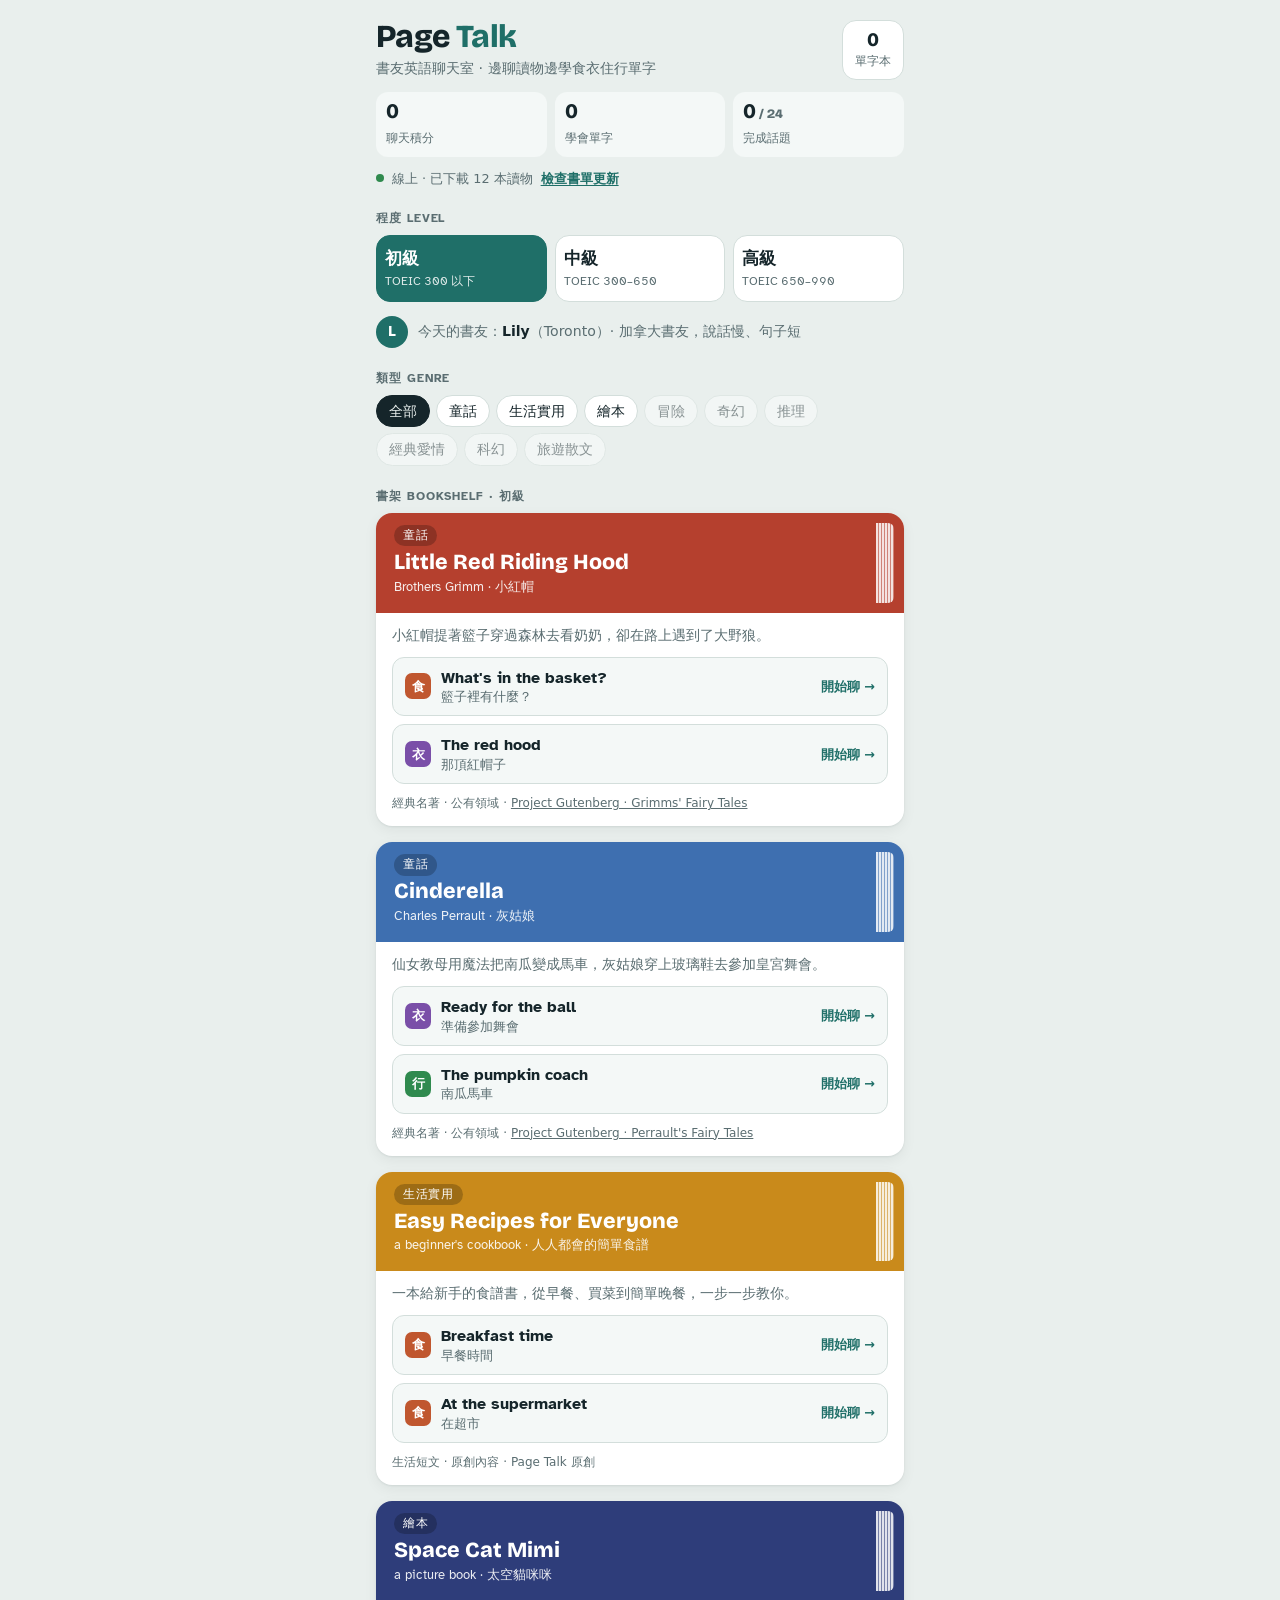
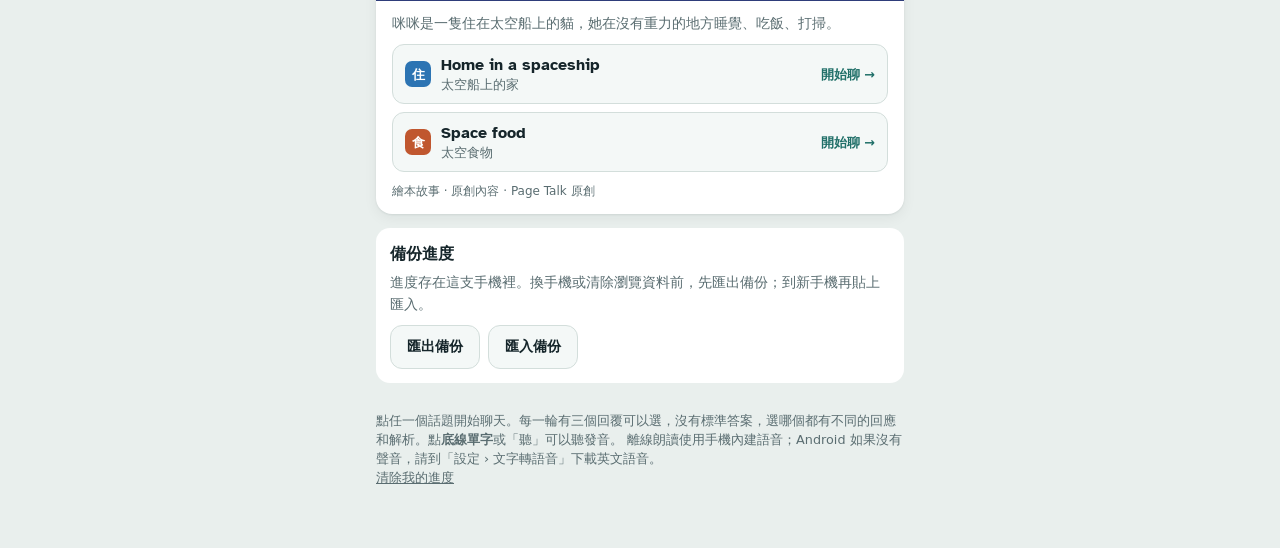
==== index.html @ 7006dfc8 "Page Talk: offline-capable PWA for chat-style English reading practice - Installable PWA with servic" ====
<!doctype html>
<html lang="zh-Hant">
<head>
<meta charset="utf-8">
<meta name="viewport" content="width=device-width, initial-scale=1, viewport-fit=cover">
<title>Page Talk 書友聊天室</title>
<meta name="description" content="可離線遊玩的英語學習聊天室：跟外國書友聊讀物，三選一回覆附中文解析，學食衣住行單字。">
<meta name="theme-color" content="#1F6F68">
<link rel="manifest" href="manifest.webmanifest">
<link rel="icon" href="icons/icon.svg" type="image/svg+xml">
<link rel="apple-touch-icon" href="icons/apple-touch-icon.png">
<meta name="apple-mobile-web-app-capable" content="yes">
<meta name="mobile-web-app-capable" content="yes">
<meta name="apple-mobile-web-app-title" content="Page Talk">
<meta name="apple-mobile-web-app-status-bar-style" content="default">
<link rel="preload" href="fonts/atkinson-400.woff2" as="font" type="font/woff2" crossorigin>
<link rel="stylesheet" href="style.css">
</head>
<body>
<div id="home" class="wrap"></div>
<div id="words" class="wrap" hidden></div>
<div id="chat" class="chat" hidden>
  <div class="chat-inner">
    <div class="bar">
      <button class="icon-btn" id="back" aria-label="回書架"><svg viewBox="0 0 24 24" fill="none" stroke="currentColor" stroke-width="2.2" stroke-linecap="round" stroke-linejoin="round"><path d="M15 18l-6-6 6-6"/></svg></button>
      <div class="avatar" id="cAvatar">L</div>
      <div class="who"><b id="cTitle"></b><small id="cSub"></small></div>
      <button class="tog" id="zhTog" aria-pressed="true">中文</button>
      <button class="tog" id="voTog" aria-pressed="true">朗讀</button>
    </div>
    <div class="progress" id="prog"></div>
    <div class="msgs" id="msgs" aria-live="polite"></div>
    <div class="opts" id="opts"></div>
  </div>
</div>
<div class="toast" id="toast" role="status"></div>
<script src="app.js"></script>
</body>
</html>
---- style.css ----
@font-face{font-family:"Atkinson Hyperlegible";font-weight:400;font-display:swap;src:url(fonts/atkinson-400.woff2) format("woff2")}
@font-face{font-family:"Atkinson Hyperlegible";font-weight:700;font-display:swap;src:url(fonts/atkinson-700.woff2) format("woff2")}
@font-face{font-family:"Bricolage Grotesque";font-weight:600 800;font-display:swap;src:url(fonts/bricolage-800.woff2) format("woff2")}
*{box-sizing:border-box}
:root{padding-top:env(safe-area-inset-top,0px);padding-bottom:env(safe-area-inset-bottom,0px)}
body{margin:0}
[hidden]{display:none!important}
img{max-width:100%}
:root{
  --bg:#E9EFED; --surface:#FFFFFF; --surface-2:#F4F8F7; --ink:#15252A; --muted:#5A6D71; --line:#D3DEDB;
  --accent:#1F6F68; --accent-ink:#FFFFFF; --accent-soft:#D4E8E3; --mark:#F3C94F; --mark-soft:#FBEBB8;
  --food:#C0572F; --wear:#7A4FA8; --home:#2C74B3; --move:#2F8A4E; --other:#6E7780;
  --shadow:0 1px 2px rgba(21,37,42,.08),0 4px 14px rgba(21,37,42,.06);
  --f-display:"Bricolage Grotesque","Atkinson Hyperlegible","PingFang TC","Noto Sans TC",system-ui,sans-serif;
  --f-body:"Atkinson Hyperlegible","PingFang TC","Noto Sans TC","Noto Sans CJK TC","Microsoft JhengHei",system-ui,-apple-system,sans-serif;
  --f-zh:"PingFang TC","Noto Sans TC","Noto Sans CJK TC","Microsoft JhengHei",system-ui,sans-serif;
}
@media (prefers-color-scheme: dark){
  :root:not([data-theme="light"]){
    color-scheme:dark;
    --bg:#0D1618; --surface:#162226; --surface-2:#1B292D; --ink:#E3EDEB; --muted:#93A6A9; --line:#27383C;
    --accent:#5CC2B4; --accent-ink:#082220; --accent-soft:#1B3A37; --mark:#E2B540; --mark-soft:#3A3219;
    --food:#E88A62; --wear:#B690E0; --home:#6FA9E0; --move:#6CC28A; --other:#9AA3AB;
    --shadow:0 1px 2px rgba(0,0,0,.4);
  }
}
:root[data-theme="dark"]{
  color-scheme:dark;
  --bg:#0D1618; --surface:#162226; --surface-2:#1B292D; --ink:#E3EDEB; --muted:#93A6A9; --line:#27383C;
  --accent:#5CC2B4; --accent-ink:#082220; --accent-soft:#1B3A37; --mark:#E2B540; --mark-soft:#3A3219;
  --food:#E88A62; --wear:#B690E0; --home:#6FA9E0; --move:#6CC28A; --other:#9AA3AB;
  --shadow:0 1px 2px rgba(0,0,0,.4);
}
html,body{height:100%}
body{background:var(--bg);color:var(--ink);font-family:var(--f-body);font-size:16px;line-height:1.5;-webkit-tap-highlight-color:transparent}
button{font:inherit;color:inherit;background:none;border:0;padding:0;cursor:pointer}
button:focus-visible,summary:focus-visible{outline:3px solid var(--accent);outline-offset:2px;border-radius:8px}
.zh{font-family:var(--f-zh)}
.wrap{max-width:560px;margin:0 auto;padding-inline:16px;padding-block:20px 48px}

/* ---------- Home ---------- */
.top{display:flex;align-items:flex-end;justify-content:space-between;gap:12px}
.brand h1{font-family:var(--f-display);font-weight:800;font-size:2rem;line-height:1;letter-spacing:-.02em;margin:0;text-wrap:balance}
.brand h1 span{color:var(--accent)}
.brand p{margin:.35rem 0 0;color:var(--muted);font-size:.9rem}
.wb-btn{flex:none;display:flex;flex-direction:column;align-items:center;gap:2px;border:1.5px solid var(--line);background:var(--surface);border-radius:14px;padding:8px 12px;font-size:.78rem;color:var(--muted)}
.wb-btn b{font-family:var(--f-display);font-size:1.2rem;color:var(--ink);font-variant-numeric:tabular-nums;line-height:1.1}
.label{font-size:.72rem;letter-spacing:.08em;text-transform:uppercase;color:var(--muted);font-weight:700;margin:22px 0 8px}
.levels{display:grid;grid-template-columns:repeat(3,1fr);gap:8px}
.lv{border:1.5px solid var(--line);background:var(--surface);border-radius:14px;padding:10px 8px;text-align:left;display:flex;flex-direction:column;gap:2px}
.lv b{font-size:1.05rem;font-family:var(--f-zh)}
.lv small{color:var(--muted);font-size:.72rem;font-variant-numeric:tabular-nums}
.lv[aria-pressed="true"]{background:var(--accent);border-color:var(--accent);color:var(--accent-ink)}
.lv[aria-pressed="true"] small{color:inherit;opacity:.85}
.stats{display:grid;grid-template-columns:repeat(3,1fr);gap:8px;margin-top:12px}
.stat{background:var(--surface-2);border-radius:12px;padding:8px 10px}
.stat b{display:block;font-family:var(--f-display);font-size:1.3rem;font-variant-numeric:tabular-nums;line-height:1.2}
.stat span{font-size:.75rem;color:var(--muted)}
.chips{display:flex;flex-wrap:wrap;gap:6px}
.chip{border:1.5px solid var(--line);border-radius:999px;padding:5px 12px;font-size:.85rem;background:var(--surface);font-family:var(--f-zh)}
.chip[aria-pressed="true"]{border-color:var(--ink);background:var(--ink);color:var(--bg)}
.partner-line{display:flex;align-items:center;gap:10px;margin-top:14px;font-size:.88rem;color:var(--muted)}
.books{display:flex;flex-direction:column;gap:16px;margin-top:6px}
.book{background:var(--surface);border-radius:16px;overflow:hidden;box-shadow:var(--shadow)}
.cover{position:relative;background:var(--c);color:#fff;padding:16px 44px 16px 18px;min-height:96px;display:flex;flex-direction:column;justify-content:flex-end}
.cover::after{content:"";position:absolute;top:10px;bottom:10px;right:10px;width:18px;border-radius:0 6px 6px 0;background:repeating-linear-gradient(90deg,rgba(255,255,255,.85) 0 2px,rgba(255,255,255,.35) 2px 3px)}
.cover .genre{position:absolute;top:12px;left:18px;font-size:.72rem;letter-spacing:.06em;background:rgba(0,0,0,.22);border-radius:999px;padding:2px 9px;font-family:var(--f-zh)}
.cover h3{font-family:var(--f-display);font-weight:800;font-size:1.35rem;line-height:1.1;margin:22px 0 2px;text-wrap:balance}
.cover p{margin:0;font-size:.8rem;opacity:.9}
.binfo{padding:12px 16px 14px}
.binfo .desc{margin:0 0 10px;color:var(--muted);font-size:.9rem;font-family:var(--f-zh)}
.topics{list-style:none;margin:0;padding:0;display:flex;flex-direction:column;gap:8px}
.topic{width:100%;display:flex;align-items:center;gap:10px;text-align:left;border:1.5px solid var(--line);border-radius:12px;padding:10px 12px;background:var(--surface-2)}
.topic:hover{border-color:var(--accent)}
.topic .tt{flex:1;min-width:0;font-weight:700;line-height:1.3}
.topic .tt small{display:block;font-weight:400;color:var(--muted);font-family:var(--f-zh);font-size:.82rem}
.topic .go{flex:none;font-size:.8rem;color:var(--accent);font-weight:700;font-family:var(--f-zh)}
.topic .go.done{color:var(--move)}
.cat{flex:none;display:inline-grid;place-items:center;width:26px;height:26px;border-radius:7px;font-size:.8rem;font-weight:700;font-family:var(--f-zh);color:#fff;background:var(--other)}
.cat[data-c="食"]{background:var(--food)} .cat[data-c="衣"]{background:var(--wear)} .cat[data-c="住"]{background:var(--home)} .cat[data-c="行"]{background:var(--move)}
.foot{margin-top:28px;color:var(--muted);font-size:.8rem;font-family:var(--f-zh)}
.reset{color:var(--muted);text-decoration:underline;font-size:.8rem}

/* ---------- Chat ---------- */
.chat{position:fixed;inset:0;background:var(--bg);z-index:10}
.chat-inner{max-width:560px;height:100%;margin:0 auto;display:flex;flex-direction:column;background:var(--bg)}
.bar{flex:none;display:flex;align-items:center;gap:8px;padding:calc(env(safe-area-inset-top,0px) + 8px) 12px 8px;background:var(--surface);border-bottom:1px solid var(--line)}
.icon-btn{flex:none;width:38px;height:38px;display:grid;place-items:center;border-radius:10px}
.icon-btn:hover{background:var(--surface-2)}
.icon-btn svg{width:22px;height:22px}
.bar .who{flex:1;min-width:0}
.bar .who b{display:block;font-size:.95rem;white-space:nowrap;overflow:hidden;text-overflow:ellipsis}
.bar .who small{display:block;color:var(--muted);font-size:.75rem;white-space:nowrap;overflow:hidden;text-overflow:ellipsis;font-family:var(--f-zh)}
.tog{flex:none;border:1.5px solid var(--line);border-radius:999px;padding:4px 9px;font-size:.75rem;font-family:var(--f-zh);color:var(--muted)}
.tog[aria-pressed="true"]{border-color:var(--accent);color:var(--accent);background:var(--accent-soft)}
.progress{flex:none;display:flex;gap:4px;padding:8px 16px 0;align-items:center;font-size:.72rem;color:var(--muted);font-variant-numeric:tabular-nums}
.progress i{flex:1;height:4px;border-radius:2px;background:var(--line)}
.progress i.on{background:var(--accent)}
.progress span{margin-left:6px}
.msgs{flex:1;overflow-y:auto;padding:12px 16px 20px;display:flex;flex-direction:column;gap:10px;overscroll-behavior:contain}
.row{display:flex;gap:8px;align-items:flex-end;max-width:92%}
.row.me{align-self:flex-end;flex-direction:row-reverse}
.avatar{flex:none;width:32px;height:32px;border-radius:50%;background:var(--accent);color:var(--accent-ink);display:grid;place-items:center;font-family:var(--f-display);font-weight:800;font-size:.95rem}
.bubble{background:var(--surface);border-radius:18px 18px 18px 6px;padding:10px 12px;box-shadow:var(--shadow);min-width:0}
.me .bubble{background:var(--accent);color:var(--accent-ink);border-radius:18px 18px 6px 18px}
.bubble .en{font-size:1.02rem;line-height:1.45;overflow-wrap:anywhere}
.bubble .zh{margin-top:4px;font-size:.85rem;color:var(--muted);line-height:1.45}
.me .bubble .zh{color:inherit;opacity:.85}
.hide-zh .them .bubble .zh{display:none}
.bubble .say{margin-top:6px;display:inline-flex;align-items:center;gap:4px;font-size:.75rem;color:var(--accent);font-weight:700}
.me .bubble .say{color:inherit}
.say svg{width:16px;height:16px}
.w{display:inline;padding:0 1px;border-radius:3px;background:linear-gradient(transparent 58%,var(--mark-soft) 58%);border-bottom:2px solid var(--mark);font-weight:700;text-align:inherit}
.typing{display:flex;gap:4px;padding:14px 14px}
.typing i{width:7px;height:7px;border-radius:50%;background:var(--muted);animation:blink 1s infinite}
.typing i:nth-child(2){animation-delay:.15s}.typing i:nth-child(3){animation-delay:.3s}
@keyframes blink{0%,80%,100%{opacity:.25}40%{opacity:1}}
.sys{align-self:center;text-align:center;background:var(--surface-2);border:1px dashed var(--line);border-radius:14px;padding:10px 14px;font-size:.85rem;color:var(--muted);max-width:92%}
.sys b{display:block;color:var(--ink);font-family:var(--f-display);font-size:1.05rem}
.card{align-self:stretch;background:var(--surface-2);border:1px solid var(--line);border-radius:14px;padding:10px 12px;font-size:.88rem}
.card h4{margin:0 0 6px;font-size:.72rem;letter-spacing:.08em;color:var(--muted);text-transform:uppercase;font-family:var(--f-body)}
.card .note{font-family:var(--f-zh);line-height:1.55}
.card details{margin-top:6px}
.card summary{cursor:pointer;color:var(--accent);font-weight:700;font-family:var(--f-zh);font-size:.85rem}
.explain-list{margin:8px 0 0;padding:0;list-style:none;display:flex;flex-direction:column;gap:8px}
.explain-list li{background:var(--surface);border-radius:10px;padding:8px 10px;border:1.5px solid transparent}
.explain-list li.picked{border-color:var(--accent)}
.explain-list .en{font-weight:700}
.explain-list .zh{color:var(--muted);font-size:.83rem}
.explain-list .n{font-family:var(--f-zh);margin-top:3px;font-size:.84rem}
.explain-list .tag{font-size:.7rem;color:var(--accent);font-weight:700;margin-left:6px;font-family:var(--f-zh)}
.vchips{display:flex;flex-wrap:wrap;gap:6px}
.vchip{display:inline-flex;align-items:center;gap:6px;background:var(--surface);border:1px solid var(--line);border-radius:10px;padding:4px 8px 4px 4px;font-size:.88rem}
.vchip .cat{width:22px;height:22px;font-size:.72rem;border-radius:6px}
.vchip b{font-weight:700}
.vchip span{color:var(--muted);font-family:var(--f-zh);font-size:.8rem}
.end-card{align-self:stretch;background:var(--surface);border-radius:16px;padding:16px;box-shadow:var(--shadow);text-align:center}
.end-card .big{font-family:var(--f-display);font-weight:800;font-size:1.5rem;color:var(--accent)}
.end-card p{margin:4px 0 12px;color:var(--muted);font-family:var(--f-zh);font-size:.9rem}
.btns{display:flex;gap:8px;justify-content:center;flex-wrap:wrap}
.btn{border-radius:12px;padding:10px 16px;font-weight:700;font-family:var(--f-zh);border:1.5px solid var(--line);background:var(--surface-2)}
.btn.primary{background:var(--accent);color:var(--accent-ink);border-color:var(--accent)}

.opts{flex:none;background:var(--surface);border-top:1px solid var(--line);padding:10px 12px calc(env(safe-area-inset-bottom,0px) + 12px);max-height:58%;overflow-y:auto}
.opts:empty{display:none}
.opts-head{font-size:.75rem;color:var(--muted);font-family:var(--f-zh);margin:0 4px 8px;display:flex;justify-content:space-between}
.opt{border:1.5px solid var(--line);border-radius:14px;background:var(--surface-2);margin-bottom:8px;overflow:hidden}
.opt:last-child{margin-bottom:0}
.opt.sel{border-color:var(--accent);background:var(--accent-soft)}
.opt-top{display:flex;align-items:stretch}
.opt-pick{flex:1;text-align:left;padding:10px 12px;display:flex;gap:10px;align-items:flex-start;min-width:0}
.opt-pick .letter{flex:none;width:24px;height:24px;border-radius:50%;border:1.5px solid var(--muted);display:grid;place-items:center;font-size:.75rem;font-weight:700;color:var(--muted);margin-top:1px}
.opt.sel .letter{background:var(--accent);border-color:var(--accent);color:var(--accent-ink)}
.opt-pick .en{display:block;font-weight:700;line-height:1.35}
.opt-pick .zh{display:block;color:var(--muted);font-size:.85rem;margin-top:2px}
.opt-say{flex:none;width:46px;display:grid;place-items:center;color:var(--accent)}
.opt-say svg{width:20px;height:20px}
.opt-more{padding:0 12px 12px 46px}
.opt-more .note{font-family:var(--f-zh);font-size:.86rem;line-height:1.55;margin:0 0 10px}
.send{width:100%;background:var(--accent);color:var(--accent-ink);border-radius:10px;padding:10px;font-weight:700;font-family:var(--f-zh)}

.toast{position:fixed;left:50%;top:calc(env(safe-area-inset-top,0px) + 76px);transform:translate(-50%,-12px);opacity:0;pointer-events:none;background:var(--ink);color:var(--bg);border-radius:12px;padding:10px 16px;font-size:.95rem;z-index:30;transition:.2s;max-width:calc(100% - 32px);text-align:center}
.toast.on{opacity:1;transform:translate(-50%,0)}
.toast small{font-family:var(--f-zh);opacity:.8;margin-left:6px}

/* ---------- Word book ---------- */
.wb-head{display:flex;align-items:center;gap:8px}
.wb-head h2{font-family:var(--f-display);font-size:1.5rem;margin:0}
.wgroup{margin-top:18px}
.wgroup h3{display:flex;align-items:center;gap:8px;font-size:1rem;margin:0 0 8px;font-family:var(--f-zh)}
.wgroup h3 small{color:var(--muted);font-weight:400;font-variant-numeric:tabular-nums}
.wlist{display:grid;grid-template-columns:repeat(auto-fill,minmax(150px,1fr));gap:6px}
.witem{display:flex;flex-direction:column;align-items:flex-start;text-align:left;background:var(--surface);border:1px solid var(--line);border-radius:10px;padding:8px 10px}
.witem b{font-size:.98rem}
.witem span{color:var(--muted);font-size:.82rem;font-family:var(--f-zh)}
.empty{background:var(--surface);border-radius:14px;padding:18px;color:var(--muted);font-family:var(--f-zh);margin-top:16px}
@media (prefers-reduced-motion: reduce){*{animation:none!important;transition:none!important}}

/* ---------- Offline app additions ---------- */
.netline{display:flex;align-items:center;gap:8px;flex-wrap:wrap;margin-top:12px;font-size:.8rem;color:var(--muted);font-family:var(--f-zh)}
.dot{width:8px;height:8px;border-radius:50%;background:var(--other)}
.dot.on{background:var(--move)}
.linkbtn{color:var(--accent);font-weight:700;text-decoration:underline;text-underline-offset:2px;font-family:var(--f-zh);font-size:.8rem}
.banner{display:flex;gap:10px;align-items:center;background:var(--accent-soft);border:1.5px solid var(--accent);border-radius:14px;padding:10px 12px;margin-top:14px;font-family:var(--f-zh);font-size:.88rem}
.banner p{margin:0;flex:1}
.banner .btn{padding:8px 12px;flex:none}
.src{margin:10px 0 0;font-size:.75rem;color:var(--muted);font-family:var(--f-zh)}
.src a{color:inherit}
.pill{display:inline-block;border-radius:999px;padding:1px 8px;font-size:.72rem;font-weight:700;font-family:var(--f-zh);background:var(--surface-2);border:1px solid var(--line)}
.pill.upd{background:var(--mark-soft);border-color:var(--mark);color:var(--ink)}
.store{display:flex;flex-direction:column;gap:8px}
.sitem{display:flex;gap:12px;align-items:center;background:var(--surface);border-radius:14px;padding:10px 12px;box-shadow:var(--shadow)}
.sitem .sw{flex:none;width:10px;align-self:stretch;border-radius:4px;background:var(--c)}
.sitem .si{flex:1;min-width:0}
.sitem .si b{display:block;line-height:1.25}
.sitem .si small{display:block;color:var(--muted);font-family:var(--f-zh);font-size:.78rem}
.sitem .btn{flex:none;padding:8px 12px;font-size:.85rem}
.panel{background:var(--surface);border-radius:14px;padding:14px;margin-top:14px;font-family:var(--f-zh);font-size:.9rem}
.panel h3{margin:0 0 6px;font-size:1rem}
.panel p{margin:0 0 10px;color:var(--muted)}
.panel textarea{width:100%;min-height:110px;border:1.5px solid var(--line);border-radius:10px;background:var(--surface-2);color:var(--ink);font:12px/1.4 ui-monospace,Menlo,monospace;padding:8px}
.panel .btns{justify-content:flex-start;margin-top:8px}
.btn:disabled{opacity:.5}
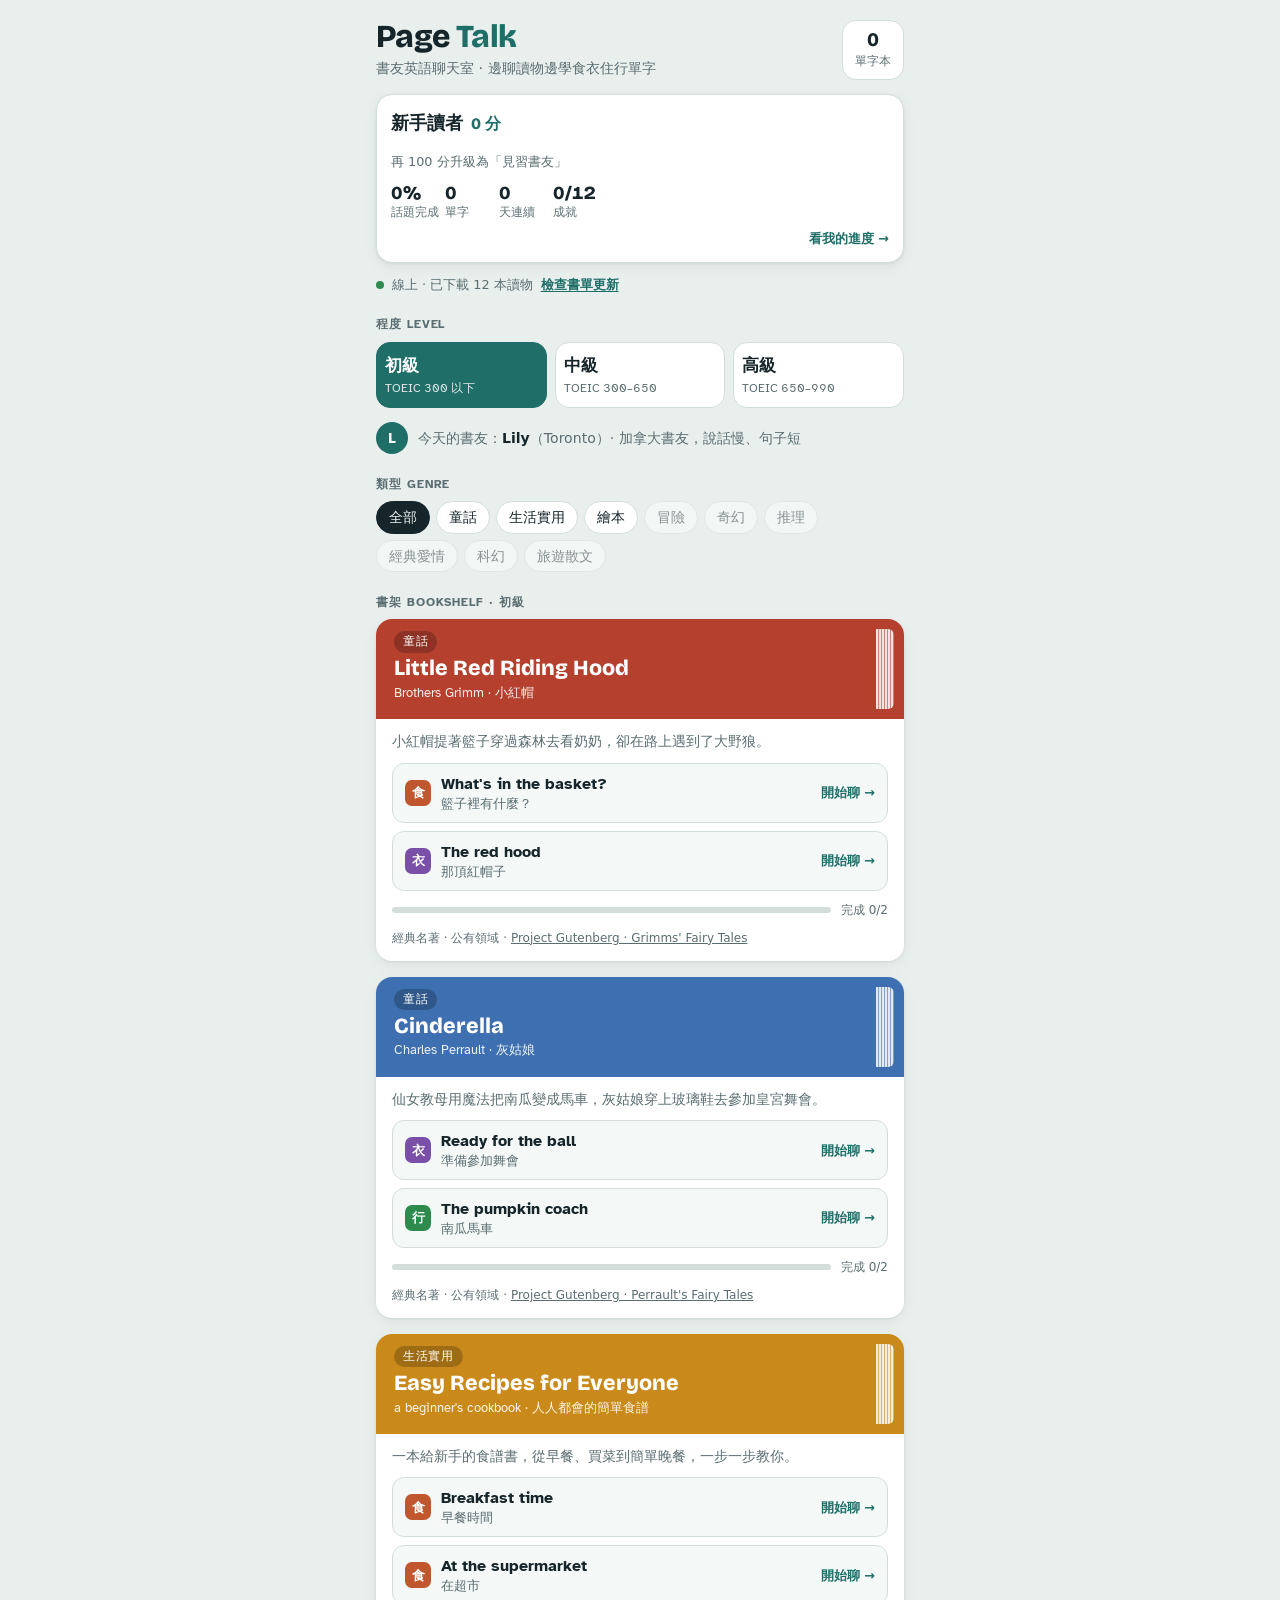
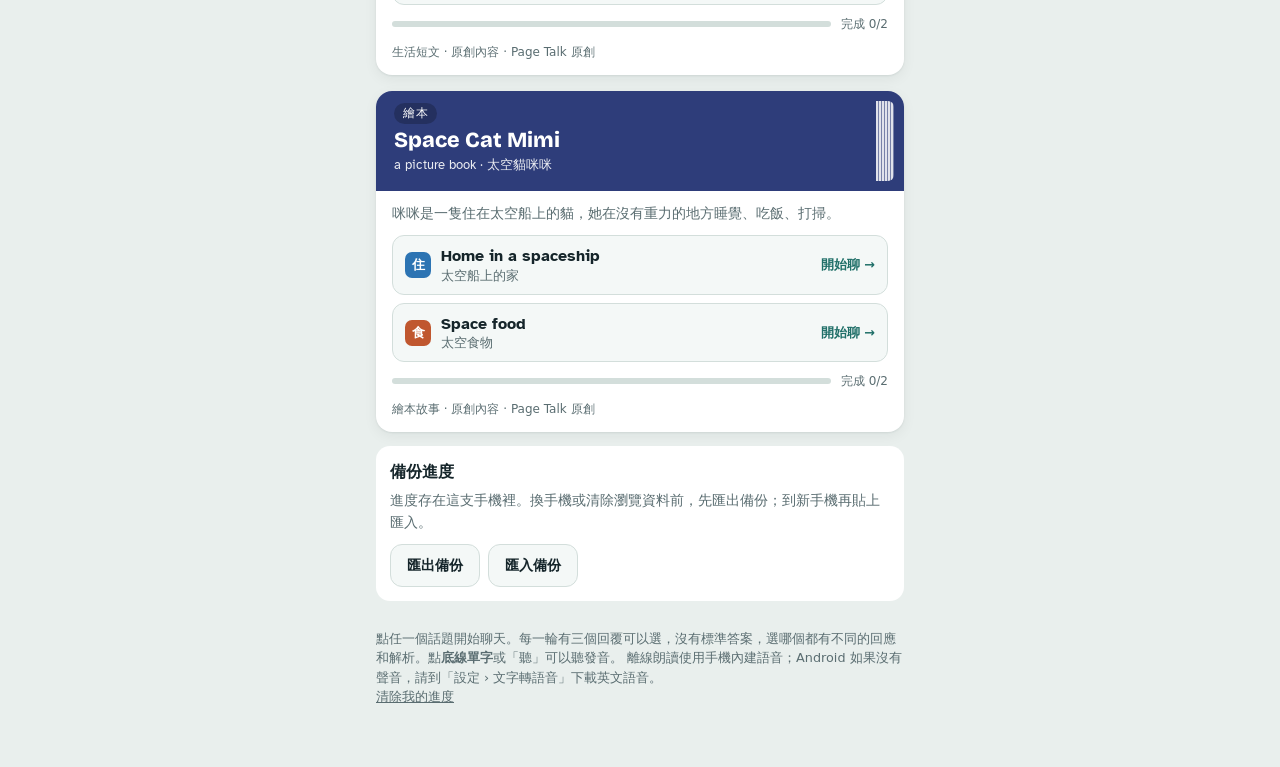
==== commit 2b065859: "Add progress page with ranks, achievements, streaks and 7-day activity - Progress card on the home s" ====
--- a/index.html
+++ b/index.html
@@ -19,6 +19,7 @@
 <body>
 <div id="home" class="wrap"></div>
 <div id="words" class="wrap" hidden></div>
+<div id="progress" class="wrap" hidden></div>
 <div id="chat" class="chat" hidden>
   <div class="chat-inner">
     <div class="bar">
--- a/style.css
+++ b/style.css
@@ -201,3 +201,61 @@
 .panel textarea{width:100%;min-height:110px;border:1.5px solid var(--line);border-radius:10px;background:var(--surface-2);color:var(--ink);font:12px/1.4 ui-monospace,Menlo,monospace;padding:8px}
 .panel .btns{justify-content:flex-start;margin-top:8px}
 .btn:disabled{opacity:.5}
+
+/* ---------- Progress ---------- */
+.meter{display:block;height:8px;border-radius:999px;background:var(--line);overflow:hidden;flex:1;min-width:0}
+.meter i{display:block;height:100%;border-radius:999px;background:var(--accent);min-width:0}
+.meter.big{height:12px}
+.prog-card{display:flex;flex-direction:column;gap:8px;width:100%;text-align:left;margin-top:14px;background:var(--surface);border:1.5px solid var(--line);border-radius:16px;padding:14px;box-shadow:var(--shadow)}
+.prog-card:hover{border-color:var(--accent)}
+.pc-top,.pp-rankline{display:flex;justify-content:space-between;align-items:baseline;gap:8px}
+.pc-rank{font-family:var(--f-zh);font-weight:700;font-size:1.15rem}
+.pc-pts{font-family:var(--f-display);font-weight:800;color:var(--accent);font-variant-numeric:tabular-nums}
+.pc-sub,.pp-note{font-family:var(--f-zh);font-size:.8rem;color:var(--muted);margin:0}
+.pc-row{display:grid;grid-template-columns:repeat(4,1fr);gap:6px;margin-top:2px}
+.pc-row span{display:flex;flex-direction:column;font-family:var(--f-zh);font-size:.72rem;color:var(--muted)}
+.pc-row b{font-family:var(--f-display);font-size:1.15rem;color:var(--ink);font-variant-numeric:tabular-nums;line-height:1.2}
+.pc-more{align-self:flex-end;font-family:var(--f-zh);font-size:.8rem;font-weight:700;color:var(--accent)}
+.bmeter{display:flex;align-items:center;gap:10px;margin-top:10px;font-size:.75rem;color:var(--muted);font-family:var(--f-zh);font-variant-numeric:tabular-nums}
+.bmeter .meter{height:6px}
+.pp-card{background:var(--surface);border-radius:16px;padding:14px;margin-top:14px;box-shadow:var(--shadow);display:flex;flex-direction:column;gap:10px}
+.pp-card h3{margin:0;font-family:var(--f-zh);font-size:1rem;display:flex;align-items:baseline;gap:8px}
+.pp-card h3 small{font-weight:400;color:var(--muted);font-size:.78rem}
+.ladder{list-style:none;margin:0;padding:0;display:flex;flex-wrap:wrap;gap:6px}
+.ladder li{display:flex;flex-direction:column;border:1.5px solid var(--line);border-radius:10px;padding:4px 8px;font-family:var(--f-zh);font-size:.72rem;color:var(--muted)}
+.ladder li b{font-weight:700;font-size:.78rem}
+.ladder li span{font-variant-numeric:tabular-nums}
+.ladder li.past{background:var(--accent-soft);border-color:transparent;color:var(--ink)}
+.ladder li.now{background:var(--accent);border-color:var(--accent);color:var(--accent-ink)}
+.pp-overview{flex-direction:row;align-items:center;gap:16px}
+.ring{flex:none;width:120px;height:120px}
+.ring-track{fill:none;stroke:var(--line);stroke-width:12}
+.ring-fill{fill:none;stroke:var(--accent);stroke-width:12;stroke-linecap:round}
+.ring-num{fill:var(--ink);font-family:var(--f-display);font-weight:800;font-size:24px;text-anchor:middle}
+.ring-lbl{fill:var(--muted);font-family:var(--f-zh);font-size:11px;text-anchor:middle}
+.ov-stats{flex:1;min-width:0;display:grid;grid-template-columns:1fr 1fr;gap:10px}
+.ov-stats div{display:flex;flex-direction:column}
+.ov-stats b{font-family:var(--f-display);font-size:1.3rem;font-variant-numeric:tabular-nums;line-height:1.2}
+.ov-stats small{font-size:.75rem;color:var(--muted);font-weight:400}
+.ov-stats span{font-family:var(--f-zh);font-size:.72rem;color:var(--muted)}
+@media (max-width:360px){.pp-overview{flex-direction:column;align-items:stretch}.ring{align-self:center}}
+.week{display:grid;grid-template-columns:repeat(7,1fr);gap:6px;height:150px;align-items:end;border-bottom:1px solid var(--line)}
+.wday{display:flex;flex-direction:column;align-items:center;height:100%;gap:4px}
+.wnum{font-size:.75rem;color:var(--ink);font-variant-numeric:tabular-nums;min-height:1.1em}
+.wbar{flex:1;width:100%;max-width:28px;display:flex;align-items:flex-end}
+.wbar i{display:block;width:100%;background:var(--accent);border-radius:4px 4px 0 0}
+.wlbl{font-family:var(--f-zh);font-size:.72rem;color:var(--muted);padding-bottom:4px}
+.mrow{display:flex;align-items:center;gap:10px}
+.mlbl{flex:none;width:92px;display:flex;align-items:center;gap:6px;font-family:var(--f-zh);font-size:.85rem;min-width:0}
+.mlbl.book{width:auto;flex:0 1 48%;overflow:hidden;white-space:nowrap;text-overflow:ellipsis}
+.mlbl.book i{flex:none;width:8px;height:18px;border-radius:3px}
+.mlbl.book small{color:var(--muted);font-size:.7rem}
+.mval{flex:none;width:52px;text-align:right;font-size:.8rem;color:var(--muted);font-variant-numeric:tabular-nums}
+.badges{display:grid;grid-template-columns:repeat(auto-fill,minmax(140px,1fr));gap:8px}
+.badge{display:flex;flex-direction:column;gap:2px;border:1.5px dashed var(--line);border-radius:12px;padding:10px;font-family:var(--f-zh);color:var(--muted)}
+.badge b{font-size:.92rem}
+.badge span:not(.bmark){font-size:.75rem;line-height:1.4}
+.badge small{font-size:.72rem;font-variant-numeric:tabular-nums;margin-top:2px}
+.bmark{font-size:1.2rem;line-height:1}
+.badge.on{border-style:solid;border-color:var(--mark);background:var(--mark-soft);color:var(--ink)}
+.badge.on .bmark{color:var(--mark)}
